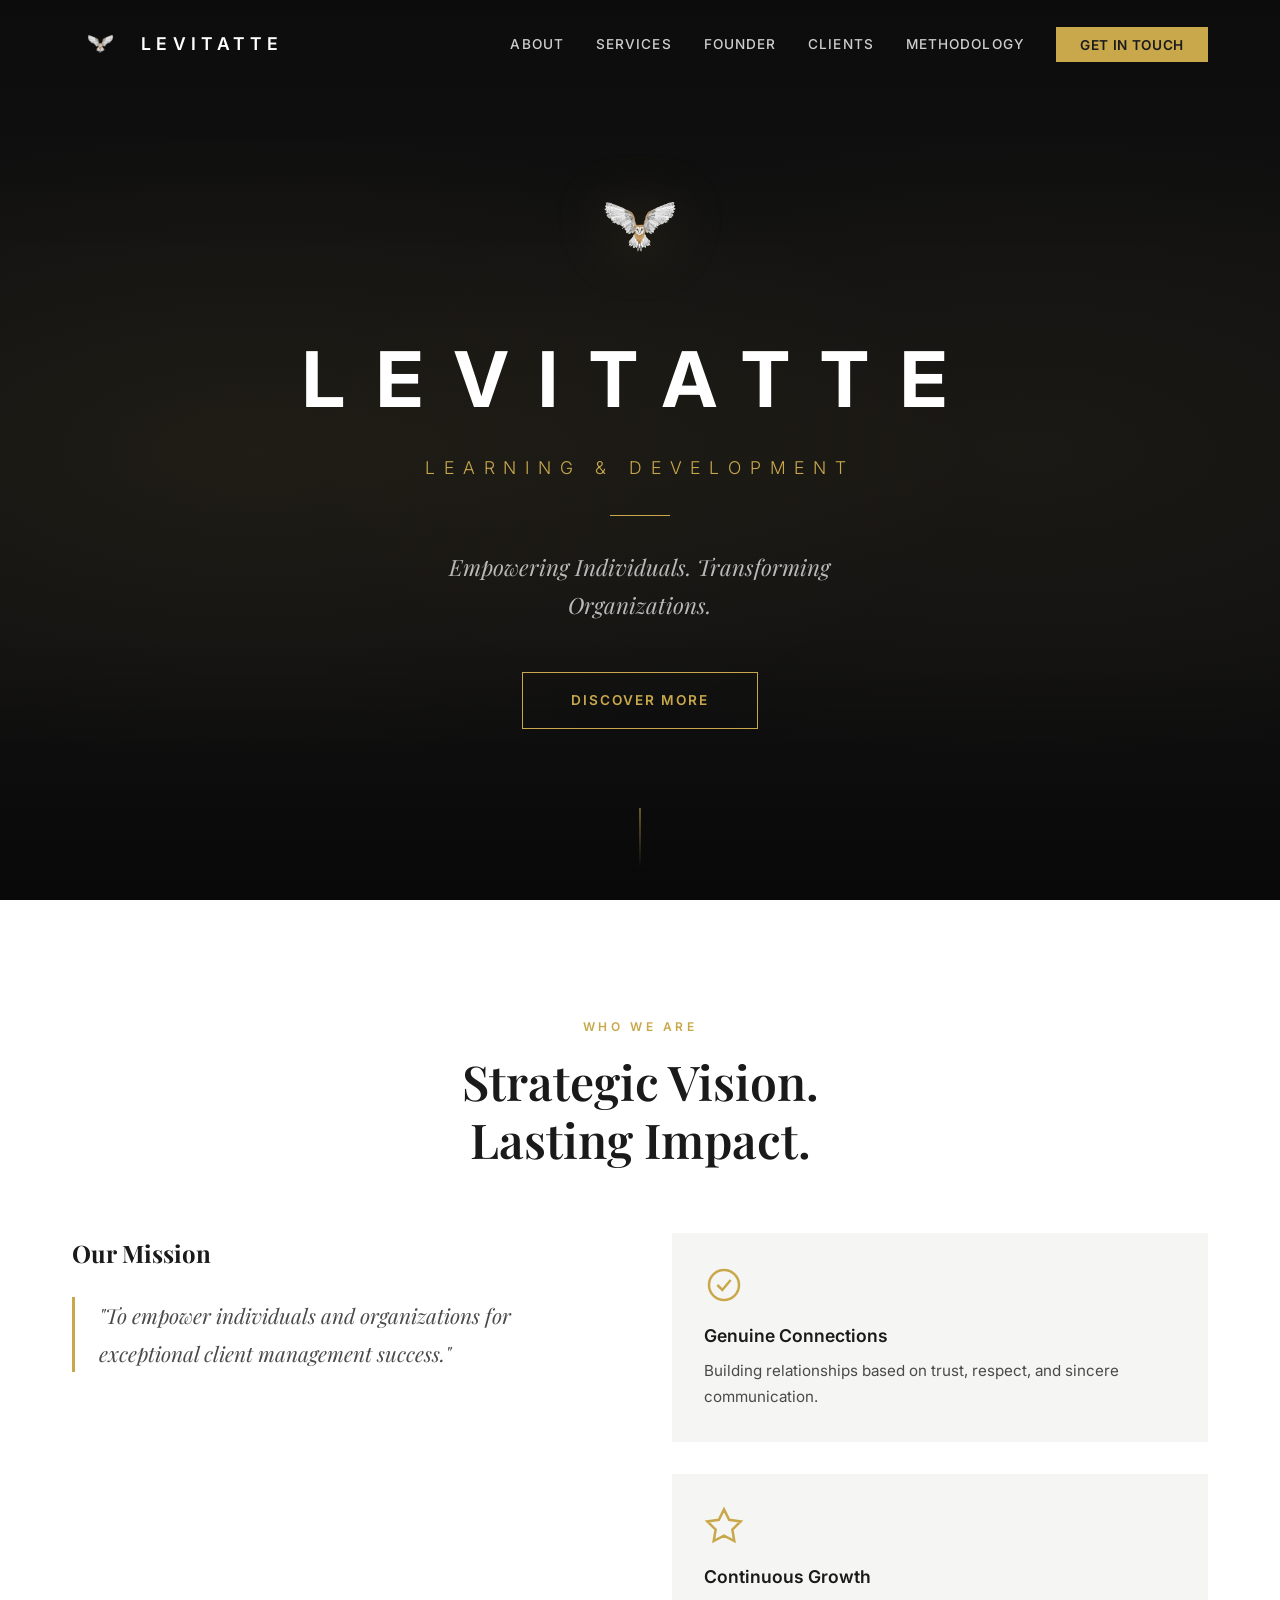
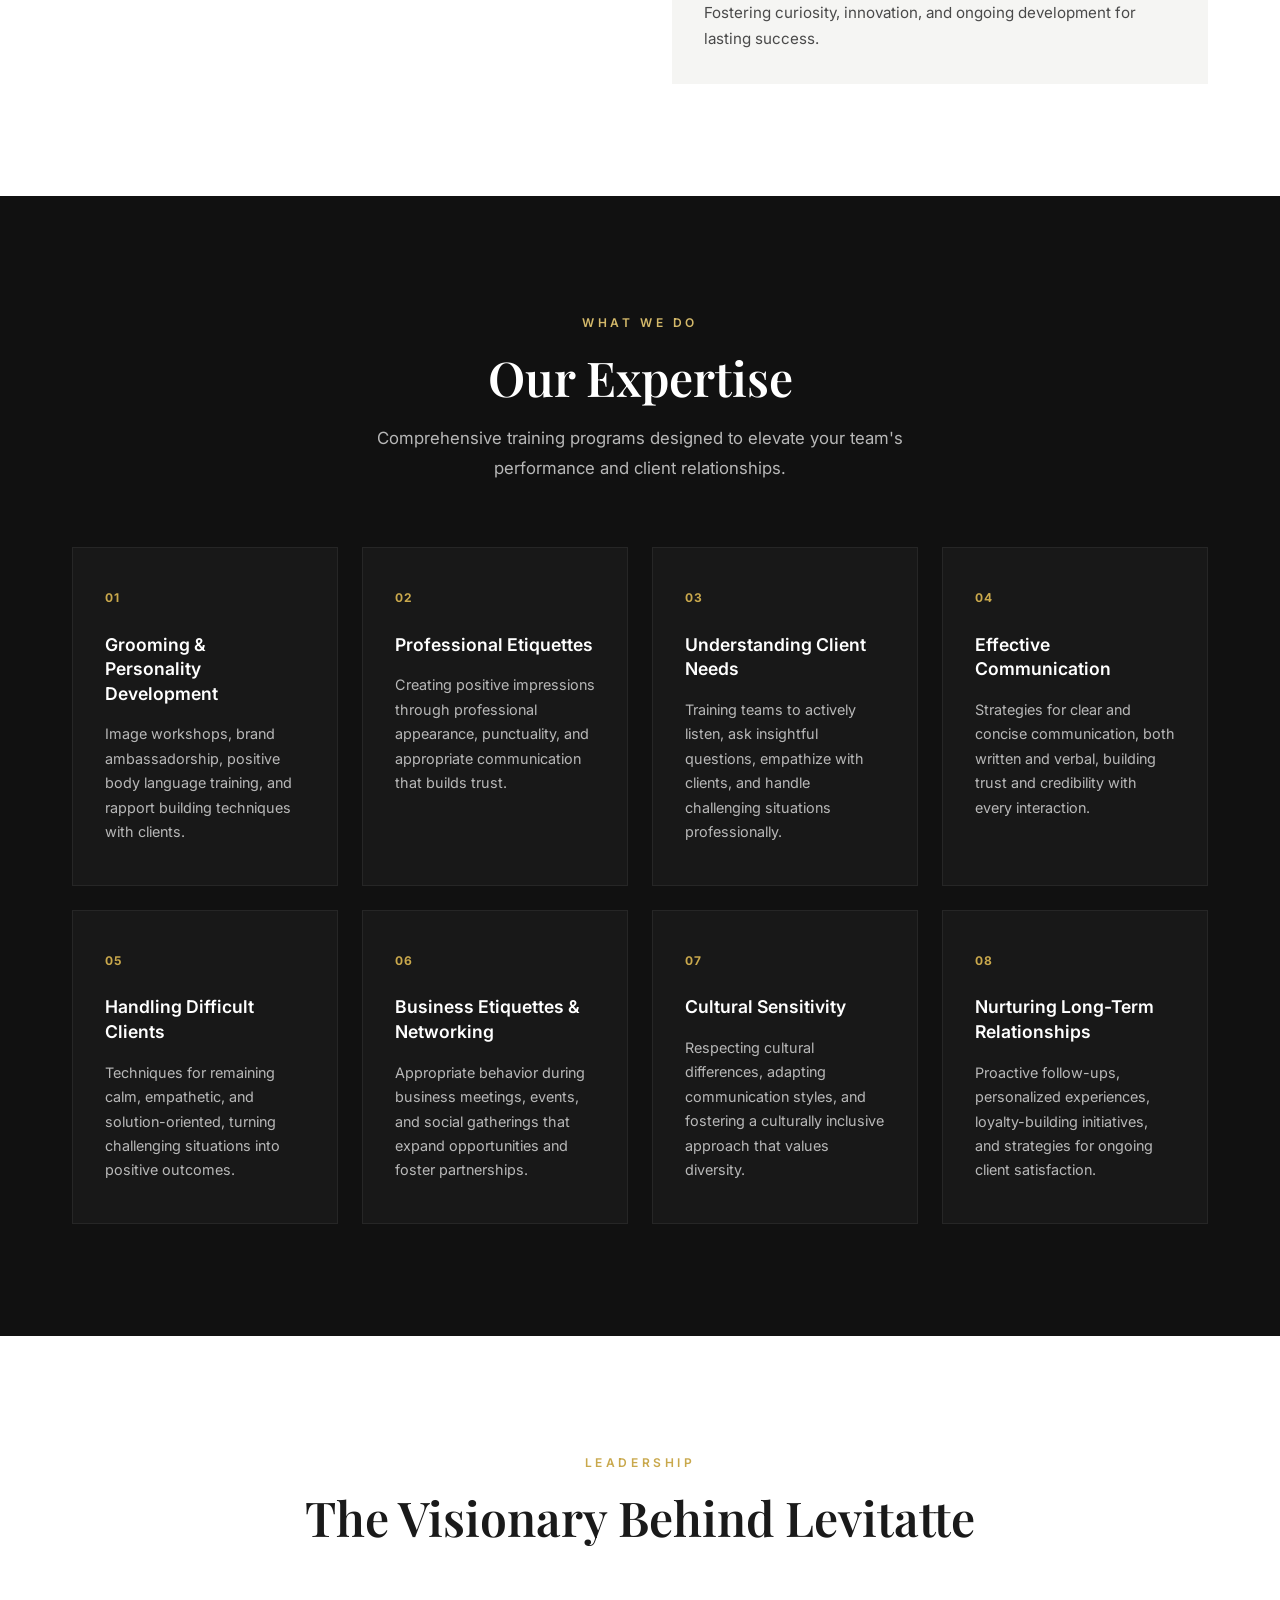
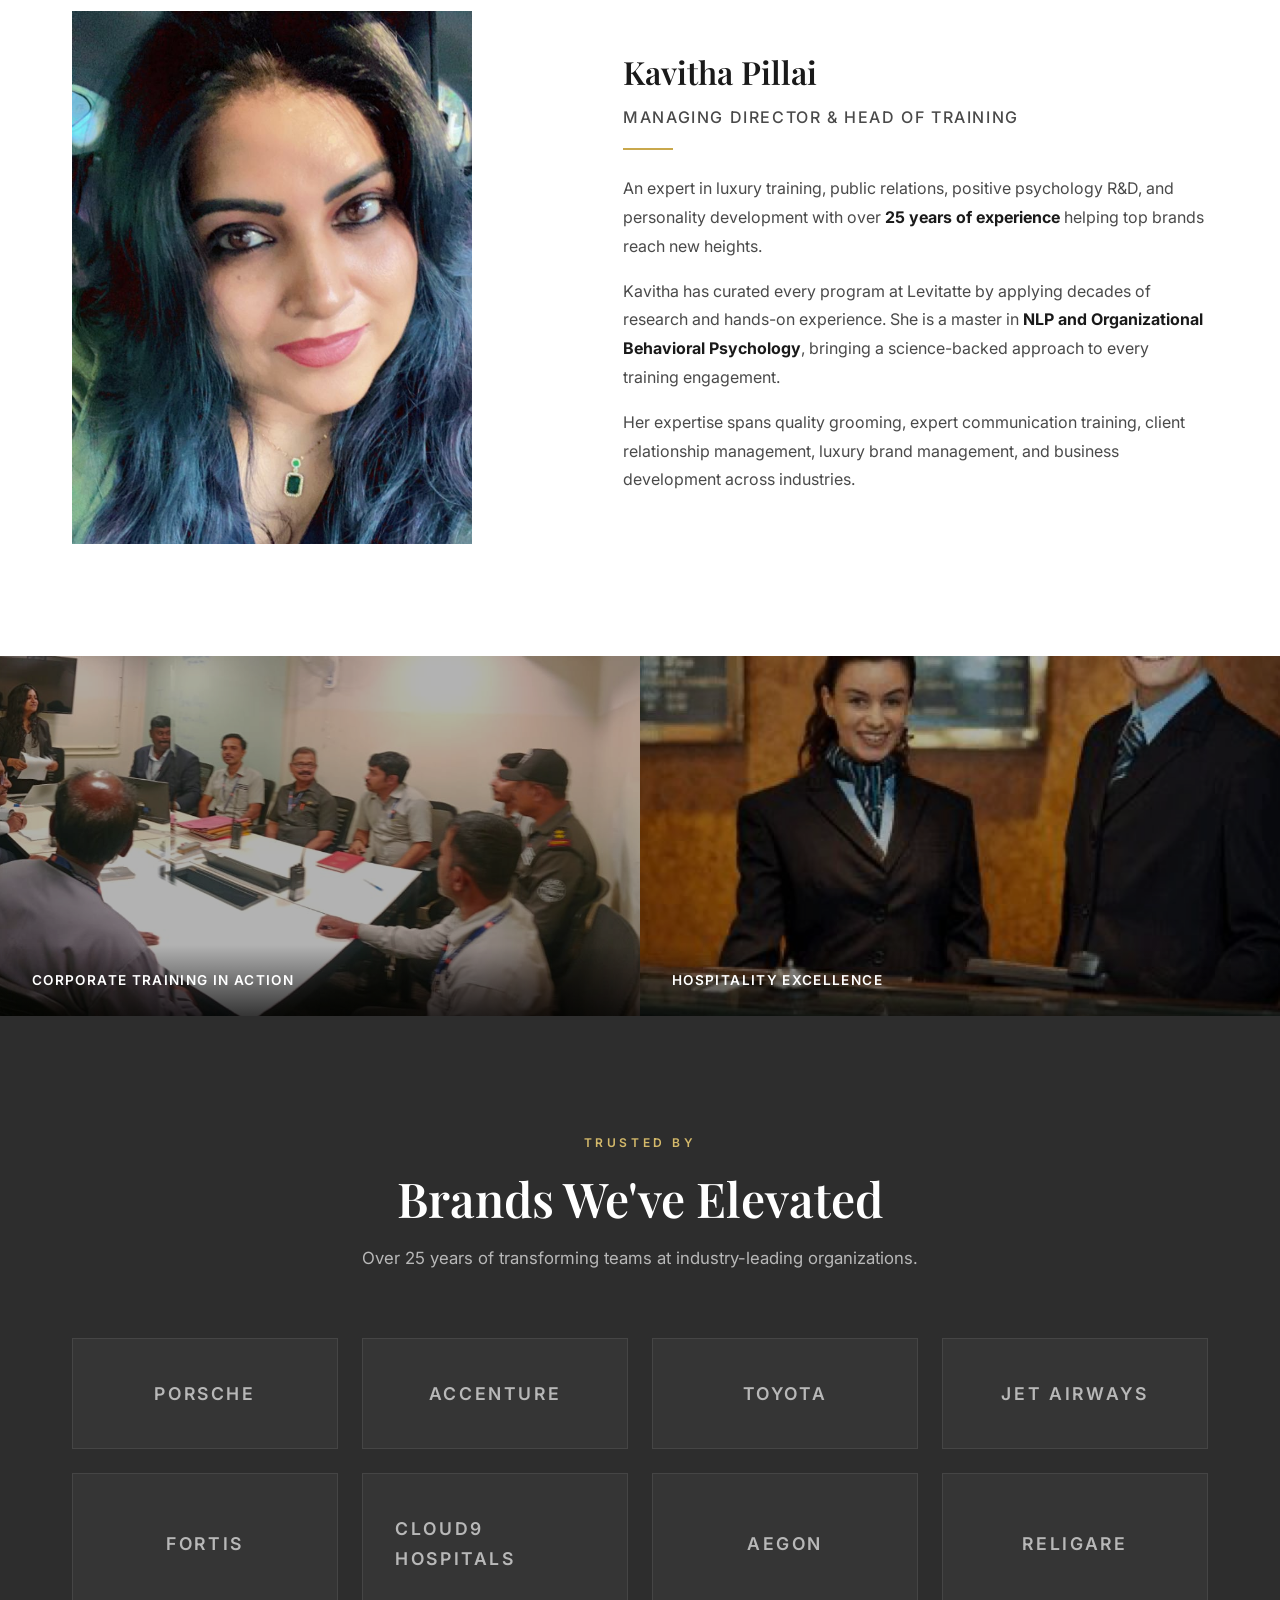
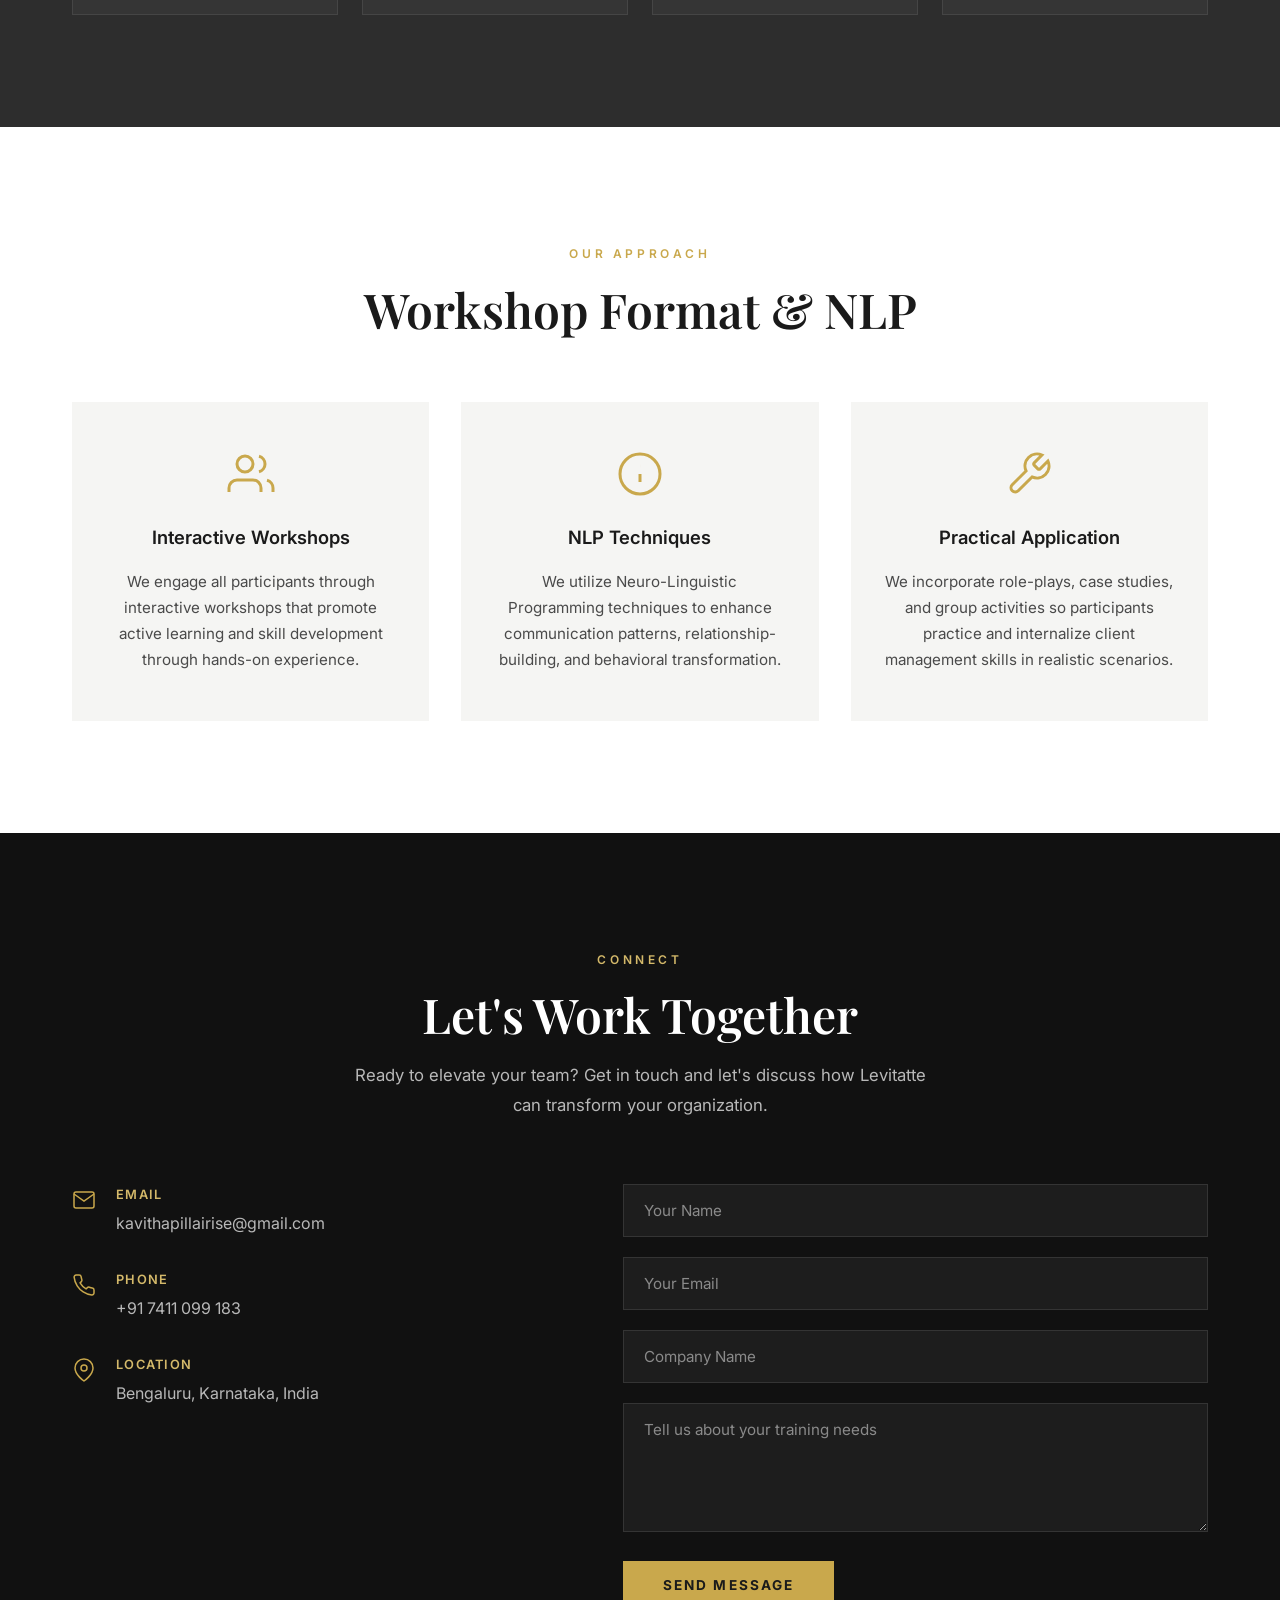
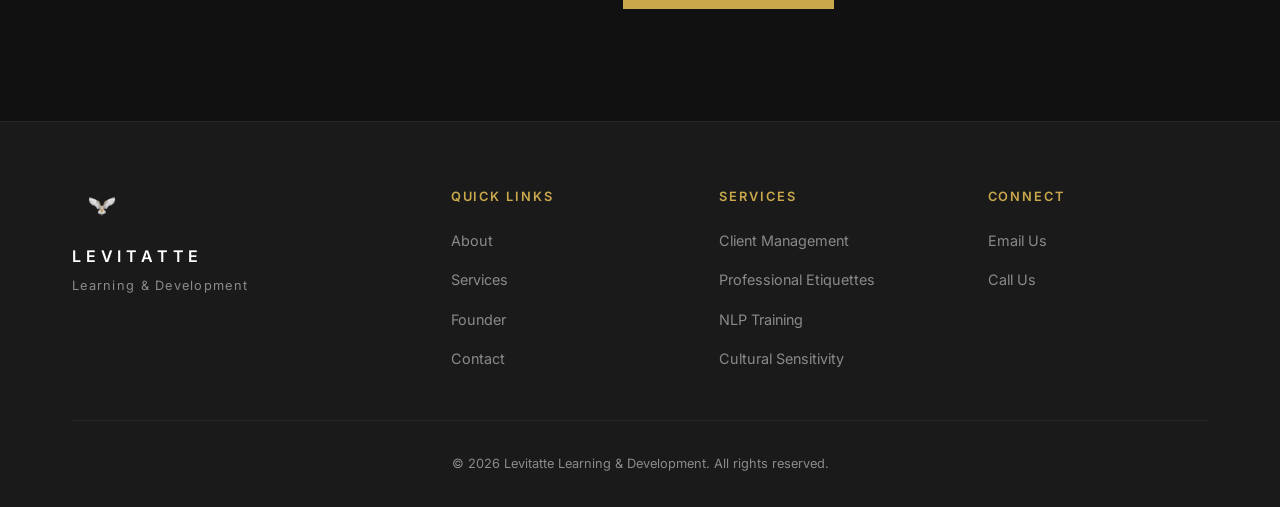
==== index.html @ 62e59463 "Initial website for Levitatte Learning & Development Premium single-page website inspired by Porsche" ====
<!DOCTYPE html>
<html lang="en">
<head>
    <meta charset="UTF-8">
    <meta name="viewport" content="width=device-width, initial-scale=1.0">
    <title>Levitatte | Learning &amp; Development</title>
    <meta name="description" content="Levitatte empowers individuals and organizations for exceptional client management success through luxury training, NLP, and personality development.">
    <link rel="icon" type="image/png" href="images/logo.png">
    <link rel="preconnect" href="https://fonts.googleapis.com">
    <link rel="preconnect" href="https://fonts.gstatic.com" crossorigin>
    <link href="https://fonts.googleapis.com/css2?family=Inter:wght@300;400;500;600;700&family=Playfair+Display:wght@400;500;600;700&display=swap" rel="stylesheet">
    <link rel="stylesheet" href="css/style.css">
</head>
<body>

    <!-- Navigation -->
    <nav class="navbar" id="navbar">
        <div class="nav-container">
            <a href="#hero" class="nav-logo">
                <img src="images/logo.png" alt="Levitatte" class="nav-logo-img">
                <span class="nav-logo-text">LEVITATTE</span>
            </a>
            <button class="nav-toggle" id="navToggle" aria-label="Toggle navigation">
                <span></span>
                <span></span>
                <span></span>
            </button>
            <ul class="nav-menu" id="navMenu">
                <li><a href="#about" class="nav-link">About</a></li>
                <li><a href="#services" class="nav-link">Services</a></li>
                <li><a href="#founder" class="nav-link">Founder</a></li>
                <li><a href="#clients" class="nav-link">Clients</a></li>
                <li><a href="#methodology" class="nav-link">Methodology</a></li>
                <li><a href="#contact" class="nav-link nav-link--cta">Get in Touch</a></li>
            </ul>
        </div>
    </nav>

    <!-- Hero Section -->
    <section class="hero" id="hero">
        <div class="hero-overlay"></div>
        <div class="hero-content">
            <img src="images/logo.png" alt="Levitatte Owl" class="hero-logo">
            <h1 class="hero-title">LEVITATTE</h1>
            <p class="hero-subtitle">Learning &amp; Development</p>
            <div class="hero-divider"></div>
            <p class="hero-tagline">Empowering Individuals. Transforming Organizations.</p>
            <a href="#about" class="hero-cta">Discover More</a>
        </div>
        <div class="hero-scroll">
            <div class="hero-scroll-line"></div>
        </div>
    </section>

    <!-- About Section -->
    <section class="section section--light" id="about">
        <div class="container">
            <div class="section-header reveal">
                <span class="section-label">Who We Are</span>
                <h2 class="section-title">Strategic Vision.<br>Lasting Impact.</h2>
            </div>
            <div class="about-grid">
                <div class="about-mission reveal">
                    <h3>Our Mission</h3>
                    <p class="about-quote">"To empower individuals and organizations for exceptional client management success."</p>
                </div>
                <div class="about-values reveal">
                    <div class="value-card">
                        <div class="value-icon">
                            <svg viewBox="0 0 24 24" fill="none" stroke="currentColor" stroke-width="1.5"><path d="M12 21C16.9706 21 21 16.9706 21 12C21 7.02944 16.9706 3 12 3C7.02944 3 3 7.02944 3 12C3 16.9706 7.02944 21 12 21Z"/><path d="M8 12L11 15L16 9"/></svg>
                        </div>
                        <h4>Genuine Connections</h4>
                        <p>Building relationships based on trust, respect, and sincere communication.</p>
                    </div>
                    <div class="value-card">
                        <div class="value-icon">
                            <svg viewBox="0 0 24 24" fill="none" stroke="currentColor" stroke-width="1.5"><path d="M12 2L15.09 8.26L22 9.27L17 14.14L18.18 21.02L12 17.77L5.82 21.02L7 14.14L2 9.27L8.91 8.26L12 2Z"/></svg>
                        </div>
                        <h4>Continuous Growth</h4>
                        <p>Fostering curiosity, innovation, and ongoing development for lasting success.</p>
                    </div>
                </div>
            </div>
        </div>
    </section>

    <!-- Services Section -->
    <section class="section section--dark" id="services">
        <div class="container">
            <div class="section-header reveal">
                <span class="section-label section-label--light">What We Do</span>
                <h2 class="section-title section-title--light">Our Expertise</h2>
                <p class="section-desc section-desc--light">Comprehensive training programs designed to elevate your team's performance and client relationships.</p>
            </div>
            <div class="services-grid">
                <div class="service-card reveal">
                    <div class="service-number">01</div>
                    <h3>Grooming &amp; Personality Development</h3>
                    <p>Image workshops, brand ambassadorship, positive body language training, and rapport building techniques with clients.</p>
                </div>
                <div class="service-card reveal">
                    <div class="service-number">02</div>
                    <h3>Professional Etiquettes</h3>
                    <p>Creating positive impressions through professional appearance, punctuality, and appropriate communication that builds trust.</p>
                </div>
                <div class="service-card reveal">
                    <div class="service-number">03</div>
                    <h3>Understanding Client Needs</h3>
                    <p>Training teams to actively listen, ask insightful questions, empathize with clients, and handle challenging situations professionally.</p>
                </div>
                <div class="service-card reveal">
                    <div class="service-number">04</div>
                    <h3>Effective Communication</h3>
                    <p>Strategies for clear and concise communication, both written and verbal, building trust and credibility with every interaction.</p>
                </div>
                <div class="service-card reveal">
                    <div class="service-number">05</div>
                    <h3>Handling Difficult Clients</h3>
                    <p>Techniques for remaining calm, empathetic, and solution-oriented, turning challenging situations into positive outcomes.</p>
                </div>
                <div class="service-card reveal">
                    <div class="service-number">06</div>
                    <h3>Business Etiquettes &amp; Networking</h3>
                    <p>Appropriate behavior during business meetings, events, and social gatherings that expand opportunities and foster partnerships.</p>
                </div>
                <div class="service-card reveal">
                    <div class="service-number">07</div>
                    <h3>Cultural Sensitivity</h3>
                    <p>Respecting cultural differences, adapting communication styles, and fostering a culturally inclusive approach that values diversity.</p>
                </div>
                <div class="service-card reveal">
                    <div class="service-number">08</div>
                    <h3>Nurturing Long-Term Relationships</h3>
                    <p>Proactive follow-ups, personalized experiences, loyalty-building initiatives, and strategies for ongoing client satisfaction.</p>
                </div>
            </div>
        </div>
    </section>

    <!-- Founder Section -->
    <section class="section section--light" id="founder">
        <div class="container">
            <div class="section-header reveal">
                <span class="section-label">Leadership</span>
                <h2 class="section-title">The Visionary Behind Levitatte</h2>
            </div>
            <div class="founder-grid">
                <div class="founder-image reveal">
                    <img src="images/founder.jpeg" alt="Kavitha Pillai - Managing Director & Head of Training">
                </div>
                <div class="founder-content reveal">
                    <h3>Kavitha Pillai</h3>
                    <p class="founder-role">Managing Director &amp; Head of Training</p>
                    <div class="founder-divider"></div>
                    <p>An expert in luxury training, public relations, positive psychology R&amp;D, and personality development with over <strong>25 years of experience</strong> helping top brands reach new heights.</p>
                    <p>Kavitha has curated every program at Levitatte by applying decades of research and hands-on experience. She is a master in <strong>NLP and Organizational Behavioral Psychology</strong>, bringing a science-backed approach to every training engagement.</p>
                    <p>Her expertise spans quality grooming, expert communication training, client relationship management, luxury brand management, and business development across industries.</p>
                </div>
            </div>
        </div>
    </section>

    <!-- Gallery Banner -->
    <section class="gallery-banner">
        <div class="gallery-grid">
            <div class="gallery-item">
                <img src="images/training-session.jpeg" alt="Levitatte corporate training session in progress">
                <div class="gallery-caption">Corporate Training in Action</div>
            </div>
            <div class="gallery-item">
                <img src="images/hospitality.jpeg" alt="Professional hospitality training">
                <div class="gallery-caption">Hospitality Excellence</div>
            </div>
        </div>
    </section>

    <!-- Clients Section -->
    <section class="section section--accent" id="clients">
        <div class="container">
            <div class="section-header reveal">
                <span class="section-label section-label--light">Trusted By</span>
                <h2 class="section-title section-title--light">Brands We've Elevated</h2>
                <p class="section-desc section-desc--light">Over 25 years of transforming teams at industry-leading organizations.</p>
            </div>
            <div class="clients-grid reveal">
                <div class="client-card">
                    <span class="client-name">Porsche</span>
                </div>
                <div class="client-card">
                    <span class="client-name">Accenture</span>
                </div>
                <div class="client-card">
                    <span class="client-name">Toyota</span>
                </div>
                <div class="client-card">
                    <span class="client-name">Jet Airways</span>
                </div>
                <div class="client-card">
                    <span class="client-name">Fortis</span>
                </div>
                <div class="client-card">
                    <span class="client-name">Cloud9 Hospitals</span>
                </div>
                <div class="client-card">
                    <span class="client-name">AEGON</span>
                </div>
                <div class="client-card">
                    <span class="client-name">RELIGARE</span>
                </div>
            </div>
        </div>
    </section>

    <!-- Methodology Section -->
    <section class="section section--light" id="methodology">
        <div class="container">
            <div class="section-header reveal">
                <span class="section-label">Our Approach</span>
                <h2 class="section-title">Workshop Format &amp; NLP</h2>
            </div>
            <div class="methodology-grid">
                <div class="method-card reveal">
                    <div class="method-icon">
                        <svg viewBox="0 0 24 24" fill="none" stroke="currentColor" stroke-width="1.5"><path d="M17 21V19C17 16.7909 15.2091 15 13 15H5C2.79086 15 1 16.7909 1 19V21"/><circle cx="9" cy="7" r="4"/><path d="M23 21V19C22.9986 17.1771 21.765 15.5857 20 15.13"/><path d="M16 3.13C17.7699 3.58317 19.0078 5.17799 19.0078 7.005C19.0078 8.83201 17.7699 10.4268 16 10.88"/></svg>
                    </div>
                    <h3>Interactive Workshops</h3>
                    <p>We engage all participants through interactive workshops that promote active learning and skill development through hands-on experience.</p>
                </div>
                <div class="method-card reveal">
                    <div class="method-icon">
                        <svg viewBox="0 0 24 24" fill="none" stroke="currentColor" stroke-width="1.5"><path d="M12 2C6.48 2 2 6.48 2 12C2 17.52 6.48 22 12 22C17.52 22 22 17.52 22 12C22 6.48 17.52 2 12 2Z"/><path d="M12 16V12"/><path d="M12 8H12.01"/></svg>
                    </div>
                    <h3>NLP Techniques</h3>
                    <p>We utilize Neuro-Linguistic Programming techniques to enhance communication patterns, relationship-building, and behavioral transformation.</p>
                </div>
                <div class="method-card reveal">
                    <div class="method-icon">
                        <svg viewBox="0 0 24 24" fill="none" stroke="currentColor" stroke-width="1.5"><path d="M14.7 6.3a1 1 0 000 1.4l1.6 1.6a1 1 0 001.4 0l3.77-3.77a6 6 0 01-7.94 7.94l-6.91 6.91a2.12 2.12 0 01-3-3l6.91-6.91a6 6 0 017.94-7.94l-3.76 3.76z"/></svg>
                    </div>
                    <h3>Practical Application</h3>
                    <p>We incorporate role-plays, case studies, and group activities so participants practice and internalize client management skills in realistic scenarios.</p>
                </div>
            </div>
        </div>
    </section>

    <!-- Contact Section -->
    <section class="section section--dark" id="contact">
        <div class="container">
            <div class="section-header reveal">
                <span class="section-label section-label--light">Connect</span>
                <h2 class="section-title section-title--light">Let's Work Together</h2>
                <p class="section-desc section-desc--light">Ready to elevate your team? Get in touch and let's discuss how Levitatte can transform your organization.</p>
            </div>
            <div class="contact-grid">
                <div class="contact-info reveal">
                    <div class="contact-item">
                        <svg viewBox="0 0 24 24" fill="none" stroke="currentColor" stroke-width="1.5"><path d="M4 4h16c1.1 0 2 .9 2 2v12c0 1.1-.9 2-2 2H4c-1.1 0-2-.9-2-2V6c0-1.1.9-2 2-2z"/><polyline points="22,6 12,13 2,6"/></svg>
                        <div>
                            <h4>Email</h4>
                            <a href="mailto:kavithapillairise@gmail.com">kavithapillairise@gmail.com</a>
                        </div>
                    </div>
                    <div class="contact-item">
                        <svg viewBox="0 0 24 24" fill="none" stroke="currentColor" stroke-width="1.5"><path d="M22 16.92v3a2 2 0 01-2.18 2 19.79 19.79 0 01-8.63-3.07 19.5 19.5 0 01-6-6 19.79 19.79 0 01-3.07-8.67A2 2 0 014.11 2h3a2 2 0 012 1.72c.127.96.361 1.903.7 2.81a2 2 0 01-.45 2.11L8.09 9.91a16 16 0 006 6l1.27-1.27a2 2 0 012.11-.45c.907.339 1.85.573 2.81.7A2 2 0 0122 16.92z"/></svg>
                        <div>
                            <h4>Phone</h4>
                            <a href="tel:+917411099183">+91 7411 099 183</a>
                        </div>
                    </div>
                    <div class="contact-item">
                        <svg viewBox="0 0 24 24" fill="none" stroke="currentColor" stroke-width="1.5"><path d="M21 10c0 7-9 13-9 13s-9-6-9-13a9 9 0 0118 0z"/><circle cx="12" cy="10" r="3"/></svg>
                        <div>
                            <h4>Location</h4>
                            <p>Bengaluru, Karnataka, India</p>
                        </div>
                    </div>
                </div>
                <form class="contact-form reveal" id="contactForm">
                    <div class="form-group">
                        <input type="text" id="name" name="name" placeholder="Your Name" required>
                    </div>
                    <div class="form-group">
                        <input type="email" id="email" name="email" placeholder="Your Email" required>
                    </div>
                    <div class="form-group">
                        <input type="text" id="company" name="company" placeholder="Company Name">
                    </div>
                    <div class="form-group">
                        <textarea id="message" name="message" placeholder="Tell us about your training needs" rows="5" required></textarea>
                    </div>
                    <button type="submit" class="form-submit">Send Message</button>
                </form>
            </div>
        </div>
    </section>

    <!-- Footer -->
    <footer class="footer">
        <div class="container">
            <div class="footer-grid">
                <div class="footer-brand">
                    <img src="images/logo.png" alt="Levitatte" class="footer-logo">
                    <p class="footer-brand-name">LEVITATTE</p>
                    <p class="footer-brand-sub">Learning &amp; Development</p>
                </div>
                <div class="footer-links">
                    <h4>Quick Links</h4>
                    <ul>
                        <li><a href="#about">About</a></li>
                        <li><a href="#services">Services</a></li>
                        <li><a href="#founder">Founder</a></li>
                        <li><a href="#contact">Contact</a></li>
                    </ul>
                </div>
                <div class="footer-links">
                    <h4>Services</h4>
                    <ul>
                        <li><a href="#services">Client Management</a></li>
                        <li><a href="#services">Professional Etiquettes</a></li>
                        <li><a href="#services">NLP Training</a></li>
                        <li><a href="#services">Cultural Sensitivity</a></li>
                    </ul>
                </div>
                <div class="footer-links">
                    <h4>Connect</h4>
                    <ul>
                        <li><a href="mailto:kavithapillairise@gmail.com">Email Us</a></li>
                        <li><a href="tel:+917411099183">Call Us</a></li>
                    </ul>
                </div>
            </div>
            <div class="footer-bottom">
                <p>&copy; 2026 Levitatte Learning &amp; Development. All rights reserved.</p>
            </div>
        </div>
    </footer>

    <script src="js/main.js"></script>
</body>
</html>
---- css/style.css ----
/* ===== RESET & BASE ===== */
*, *::before, *::after {
    margin: 0;
    padding: 0;
    box-sizing: border-box;
}

:root {
    --color-dark: #1a1a1a;
    --color-darker: #111111;
    --color-charcoal: #2d2d2d;
    --color-gray: #4a4a4a;
    --color-gray-light: #8a8a8a;
    --color-silver: #b8b8b8;
    --color-off-white: #f5f5f3;
    --color-white: #ffffff;
    --color-gold: #c9a84c;
    --color-gold-light: #d4b96a;
    --color-gold-dark: #a88a3a;
    --font-primary: 'Inter', -apple-system, BlinkMacSystemFont, sans-serif;
    --font-display: 'Playfair Display', Georgia, serif;
    --transition: 0.3s cubic-bezier(0.4, 0, 0.2, 1);
    --transition-slow: 0.6s cubic-bezier(0.4, 0, 0.2, 1);
}

html {
    scroll-behavior: smooth;
    font-size: 16px;
}

body {
    font-family: var(--font-primary);
    color: var(--color-dark);
    line-height: 1.7;
    -webkit-font-smoothing: antialiased;
    -moz-osx-font-smoothing: grayscale;
    overflow-x: hidden;
}

a {
    color: inherit;
    text-decoration: none;
    transition: var(--transition);
}

img {
    max-width: 100%;
    height: auto;
    display: block;
}

.container {
    max-width: 1200px;
    margin: 0 auto;
    padding: 0 2rem;
}

/* ===== NAVIGATION ===== */
.navbar {
    position: fixed;
    top: 0;
    left: 0;
    width: 100%;
    z-index: 1000;
    padding: 1.5rem 0;
    transition: var(--transition);
}

.navbar.scrolled {
    background: rgba(17, 17, 17, 0.95);
    backdrop-filter: blur(20px);
    padding: 0.8rem 0;
    box-shadow: 0 2px 40px rgba(0, 0, 0, 0.3);
}

.nav-container {
    max-width: 1200px;
    margin: 0 auto;
    padding: 0 2rem;
    display: flex;
    align-items: center;
    justify-content: space-between;
}

.nav-logo {
    display: flex;
    align-items: center;
    gap: 0.75rem;
}

.nav-logo-img {
    height: 40px;
    width: auto;
}

.nav-logo-text {
    font-family: var(--font-primary);
    font-weight: 600;
    font-size: 1.1rem;
    letter-spacing: 0.3em;
    color: var(--color-white);
}

.nav-menu {
    display: flex;
    align-items: center;
    gap: 2rem;
    list-style: none;
}

.nav-link {
    color: rgba(255, 255, 255, 0.8);
    font-size: 0.85rem;
    font-weight: 500;
    letter-spacing: 0.08em;
    text-transform: uppercase;
    position: relative;
    padding: 0.5rem 0;
}

.nav-link::after {
    content: '';
    position: absolute;
    bottom: 0;
    left: 0;
    width: 0;
    height: 1px;
    background: var(--color-gold);
    transition: var(--transition);
}

.nav-link:hover {
    color: var(--color-white);
}

.nav-link:hover::after {
    width: 100%;
}

.nav-link--cta {
    background: var(--color-gold);
    color: var(--color-dark) !important;
    padding: 0.6rem 1.5rem;
    font-weight: 600;
    letter-spacing: 0.05em;
}

.nav-link--cta::after {
    display: none;
}

.nav-link--cta:hover {
    background: var(--color-gold-light);
}

.nav-toggle {
    display: none;
    flex-direction: column;
    gap: 5px;
    background: none;
    border: none;
    cursor: pointer;
    padding: 5px;
}

.nav-toggle span {
    width: 24px;
    height: 2px;
    background: var(--color-white);
    transition: var(--transition);
}

/* ===== HERO ===== */
.hero {
    position: relative;
    min-height: 100vh;
    display: flex;
    align-items: center;
    justify-content: center;
    background: var(--color-darker);
    overflow: hidden;
}

.hero-overlay {
    position: absolute;
    inset: 0;
    background:
        radial-gradient(ellipse at 20% 50%, rgba(201, 168, 76, 0.08) 0%, transparent 50%),
        radial-gradient(ellipse at 80% 50%, rgba(201, 168, 76, 0.05) 0%, transparent 50%),
        linear-gradient(180deg, rgba(0,0,0,0.3) 0%, transparent 30%, transparent 70%, rgba(0,0,0,0.5) 100%);
}

.hero-content {
    position: relative;
    z-index: 2;
    text-align: center;
    padding: 2rem;
    animation: heroFadeIn 1.2s ease-out;
}

@keyframes heroFadeIn {
    from { opacity: 0; transform: translateY(30px); }
    to { opacity: 1; transform: translateY(0); }
}

.hero-logo {
    width: 160px;
    height: auto;
    margin: 0 auto 2rem;
    filter: drop-shadow(0 4px 30px rgba(201, 168, 76, 0.2));
    animation: owlFloat 4s ease-in-out infinite;
}

@keyframes owlFloat {
    0%, 100% { transform: translateY(0); }
    50% { transform: translateY(-10px); }
}

.hero-title {
    font-family: var(--font-primary);
    font-size: clamp(2.5rem, 6vw, 5rem);
    font-weight: 700;
    letter-spacing: 0.4em;
    color: var(--color-white);
    margin-bottom: 0.5rem;
}

.hero-subtitle {
    font-family: var(--font-primary);
    font-size: clamp(0.8rem, 2vw, 1.1rem);
    font-weight: 300;
    letter-spacing: 0.5em;
    text-transform: uppercase;
    color: var(--color-gold);
    margin-bottom: 2rem;
}

.hero-divider {
    width: 60px;
    height: 1px;
    background: var(--color-gold);
    margin: 0 auto 2rem;
}

.hero-tagline {
    font-family: var(--font-display);
    font-size: clamp(1rem, 2.5vw, 1.4rem);
    font-weight: 400;
    font-style: italic;
    color: rgba(255, 255, 255, 0.7);
    margin-bottom: 3rem;
    max-width: 500px;
    margin-left: auto;
    margin-right: auto;
}

.hero-cta {
    display: inline-block;
    padding: 1rem 3rem;
    border: 1px solid var(--color-gold);
    color: var(--color-gold);
    font-size: 0.85rem;
    font-weight: 600;
    letter-spacing: 0.15em;
    text-transform: uppercase;
    transition: var(--transition);
}

.hero-cta:hover {
    background: var(--color-gold);
    color: var(--color-dark);
}

.hero-scroll {
    position: absolute;
    bottom: 2rem;
    left: 50%;
    transform: translateX(-50%);
    z-index: 2;
}

.hero-scroll-line {
    width: 1px;
    height: 60px;
    background: linear-gradient(to bottom, var(--color-gold), transparent);
    animation: scrollPulse 2s ease-in-out infinite;
}

@keyframes scrollPulse {
    0%, 100% { opacity: 1; height: 60px; }
    50% { opacity: 0.3; height: 40px; }
}

/* ===== SECTIONS ===== */
.section {
    padding: 7rem 0;
}

.section--light {
    background: var(--color-white);
}

.section--dark {
    background: var(--color-darker);
}

.section--accent {
    background: var(--color-charcoal);
}

.section-header {
    text-align: center;
    margin-bottom: 4rem;
}

.section-label {
    display: inline-block;
    font-size: 0.75rem;
    font-weight: 600;
    letter-spacing: 0.3em;
    text-transform: uppercase;
    color: var(--color-gold);
    margin-bottom: 1rem;
}

.section-label--light {
    color: var(--color-gold-light);
}

.section-title {
    font-family: var(--font-display);
    font-size: clamp(2rem, 4vw, 3rem);
    font-weight: 600;
    color: var(--color-dark);
    line-height: 1.2;
    margin-bottom: 1rem;
}

.section-title--light {
    color: var(--color-white);
}

.section-desc {
    font-size: 1.05rem;
    color: var(--color-gray);
    max-width: 600px;
    margin: 0 auto;
    line-height: 1.8;
}

.section-desc--light {
    color: var(--color-silver);
}

/* ===== ABOUT ===== */
.about-grid {
    display: grid;
    grid-template-columns: 1fr 1fr;
    gap: 4rem;
    align-items: start;
}

.about-mission h3 {
    font-family: var(--font-display);
    font-size: 1.5rem;
    margin-bottom: 1.5rem;
    color: var(--color-dark);
}

.about-quote {
    font-family: var(--font-display);
    font-size: 1.3rem;
    font-style: italic;
    line-height: 1.8;
    color: var(--color-gray);
    border-left: 3px solid var(--color-gold);
    padding-left: 1.5rem;
}

.about-values {
    display: flex;
    flex-direction: column;
    gap: 2rem;
}

.value-card {
    padding: 2rem;
    background: var(--color-off-white);
    transition: var(--transition);
}

.value-card:hover {
    transform: translateY(-4px);
    box-shadow: 0 10px 40px rgba(0, 0, 0, 0.08);
}

.value-icon {
    width: 40px;
    height: 40px;
    color: var(--color-gold);
    margin-bottom: 1rem;
}

.value-card h4 {
    font-size: 1.1rem;
    font-weight: 600;
    margin-bottom: 0.5rem;
    color: var(--color-dark);
}

.value-card p {
    font-size: 0.95rem;
    color: var(--color-gray);
}

/* ===== SERVICES ===== */
.services-grid {
    display: grid;
    grid-template-columns: repeat(4, 1fr);
    gap: 1.5rem;
}

.service-card {
    padding: 2.5rem 2rem;
    background: rgba(255, 255, 255, 0.03);
    border: 1px solid rgba(255, 255, 255, 0.06);
    transition: var(--transition);
    position: relative;
    overflow: hidden;
}

.service-card::before {
    content: '';
    position: absolute;
    top: 0;
    left: 0;
    width: 100%;
    height: 2px;
    background: var(--color-gold);
    transform: scaleX(0);
    transform-origin: left;
    transition: var(--transition-slow);
}

.service-card:hover {
    background: rgba(255, 255, 255, 0.06);
    border-color: rgba(201, 168, 76, 0.2);
    transform: translateY(-4px);
}

.service-card:hover::before {
    transform: scaleX(1);
}

.service-number {
    font-size: 0.75rem;
    font-weight: 700;
    letter-spacing: 0.1em;
    color: var(--color-gold);
    margin-bottom: 1.5rem;
}

.service-card h3 {
    font-size: 1.1rem;
    font-weight: 600;
    color: var(--color-white);
    margin-bottom: 1rem;
    line-height: 1.4;
}

.service-card p {
    font-size: 0.9rem;
    color: var(--color-silver);
    line-height: 1.7;
}

/* ===== FOUNDER ===== */
.founder-grid {
    display: grid;
    grid-template-columns: 1fr 1.2fr;
    gap: 4rem;
    align-items: center;
}

.founder-image img {
    width: 100%;
    max-width: 400px;
    aspect-ratio: 3/4;
    object-fit: cover;
    object-position: top;
    filter: grayscale(20%);
    transition: var(--transition-slow);
}

.founder-image:hover img {
    filter: grayscale(0%);
}

.founder-content h3 {
    font-family: var(--font-display);
    font-size: 2rem;
    font-weight: 600;
    color: var(--color-dark);
    margin-bottom: 0.25rem;
}

.founder-role {
    font-size: 0.9rem;
    font-weight: 500;
    letter-spacing: 0.1em;
    text-transform: uppercase;
    color: var(--color-gold);
    margin-bottom: 1.5rem;
}

.founder-divider {
    width: 50px;
    height: 2px;
    background: var(--color-gold);
    margin-bottom: 1.5rem;
}

.founder-content p {
    font-size: 1rem;
    color: var(--color-gray);
    margin-bottom: 1rem;
    line-height: 1.8;
}

.founder-content strong {
    color: var(--color-dark);
}

/* ===== GALLERY BANNER ===== */
.gallery-banner {
    background: var(--color-dark);
    padding: 0;
    overflow: hidden;
}

.gallery-grid {
    display: grid;
    grid-template-columns: 1fr 1fr;
}

.gallery-item {
    position: relative;
    overflow: hidden;
    aspect-ratio: 16/9;
}

.gallery-item img {
    width: 100%;
    height: 100%;
    object-fit: cover;
    transition: transform 0.8s ease;
    filter: brightness(0.7);
}

.gallery-item:hover img {
    transform: scale(1.05);
    filter: brightness(0.9);
}

.gallery-caption {
    position: absolute;
    bottom: 0;
    left: 0;
    right: 0;
    padding: 1.5rem 2rem;
    background: linear-gradient(to top, rgba(0,0,0,0.7), transparent);
    color: var(--color-white);
    font-size: 0.85rem;
    font-weight: 600;
    letter-spacing: 0.1em;
    text-transform: uppercase;
}

@media (max-width: 768px) {
    .gallery-grid {
        grid-template-columns: 1fr;
    }
}

/* ===== CLIENTS ===== */
.clients-grid {
    display: grid;
    grid-template-columns: repeat(4, 1fr);
    gap: 1.5rem;
}

.client-card {
    display: flex;
    align-items: center;
    justify-content: center;
    padding: 2.5rem 2rem;
    background: rgba(255, 255, 255, 0.04);
    border: 1px solid rgba(255, 255, 255, 0.08);
    transition: var(--transition);
}

.client-card:hover {
    background: rgba(255, 255, 255, 0.08);
    border-color: var(--color-gold);
    transform: translateY(-3px);
}

.client-name {
    font-size: 1.1rem;
    font-weight: 600;
    letter-spacing: 0.15em;
    text-transform: uppercase;
    color: var(--color-silver);
    transition: var(--transition);
}

.client-card:hover .client-name {
    color: var(--color-gold);
}

/* ===== METHODOLOGY ===== */
.methodology-grid {
    display: grid;
    grid-template-columns: repeat(3, 1fr);
    gap: 2rem;
}

.method-card {
    text-align: center;
    padding: 3rem 2rem;
    background: var(--color-off-white);
    transition: var(--transition);
}

.method-card:hover {
    transform: translateY(-6px);
    box-shadow: 0 20px 60px rgba(0, 0, 0, 0.08);
}

.method-icon {
    width: 48px;
    height: 48px;
    margin: 0 auto 1.5rem;
    color: var(--color-gold);
}

.method-card h3 {
    font-size: 1.15rem;
    font-weight: 600;
    margin-bottom: 1rem;
    color: var(--color-dark);
}

.method-card p {
    font-size: 0.95rem;
    color: var(--color-gray);
    line-height: 1.7;
}

/* ===== CONTACT ===== */
.contact-grid {
    display: grid;
    grid-template-columns: 1fr 1.2fr;
    gap: 4rem;
    align-items: start;
}

.contact-info {
    display: flex;
    flex-direction: column;
    gap: 2rem;
}

.contact-item {
    display: flex;
    align-items: flex-start;
    gap: 1.25rem;
}

.contact-item svg {
    width: 24px;
    height: 24px;
    color: var(--color-gold);
    flex-shrink: 0;
    margin-top: 4px;
}

.contact-item h4 {
    font-size: 0.8rem;
    font-weight: 600;
    letter-spacing: 0.1em;
    text-transform: uppercase;
    color: var(--color-gold-light);
    margin-bottom: 0.25rem;
}

.contact-item a,
.contact-item p {
    font-size: 1rem;
    color: var(--color-silver);
}

.contact-item a:hover {
    color: var(--color-white);
}

.contact-form {
    display: flex;
    flex-direction: column;
    gap: 1.25rem;
}

.form-group input,
.form-group textarea {
    width: 100%;
    padding: 1rem 1.25rem;
    background: rgba(255, 255, 255, 0.05);
    border: 1px solid rgba(255, 255, 255, 0.1);
    color: var(--color-white);
    font-family: var(--font-primary);
    font-size: 0.95rem;
    transition: var(--transition);
    outline: none;
}

.form-group input::placeholder,
.form-group textarea::placeholder {
    color: var(--color-gray-light);
}

.form-group input:focus,
.form-group textarea:focus {
    border-color: var(--color-gold);
    background: rgba(255, 255, 255, 0.08);
}

.form-group textarea {
    resize: vertical;
    min-height: 120px;
}

.form-submit {
    padding: 1rem 2.5rem;
    background: var(--color-gold);
    color: var(--color-dark);
    border: none;
    font-family: var(--font-primary);
    font-size: 0.85rem;
    font-weight: 700;
    letter-spacing: 0.15em;
    text-transform: uppercase;
    cursor: pointer;
    transition: var(--transition);
    align-self: flex-start;
}

.form-submit:hover {
    background: var(--color-gold-light);
    transform: translateY(-2px);
    box-shadow: 0 8px 30px rgba(201, 168, 76, 0.3);
}

/* ===== FOOTER ===== */
.footer {
    background: var(--color-dark);
    padding: 4rem 0 2rem;
    border-top: 1px solid rgba(255, 255, 255, 0.06);
}

.footer-grid {
    display: grid;
    grid-template-columns: 1.5fr 1fr 1fr 1fr;
    gap: 3rem;
    margin-bottom: 3rem;
}

.footer-logo {
    width: 60px;
    margin-bottom: 1rem;
}

.footer-brand-name {
    font-size: 1rem;
    font-weight: 600;
    letter-spacing: 0.3em;
    color: var(--color-white);
    margin-bottom: 0.25rem;
}

.footer-brand-sub {
    font-size: 0.8rem;
    color: var(--color-gray-light);
    letter-spacing: 0.1em;
}

.footer-links h4 {
    font-size: 0.8rem;
    font-weight: 600;
    letter-spacing: 0.15em;
    text-transform: uppercase;
    color: var(--color-gold);
    margin-bottom: 1.25rem;
}

.footer-links ul {
    list-style: none;
    display: flex;
    flex-direction: column;
    gap: 0.75rem;
}

.footer-links a {
    font-size: 0.9rem;
    color: var(--color-gray-light);
}

.footer-links a:hover {
    color: var(--color-white);
}

.footer-bottom {
    padding-top: 2rem;
    border-top: 1px solid rgba(255, 255, 255, 0.06);
    text-align: center;
}

.footer-bottom p {
    font-size: 0.8rem;
    color: var(--color-gray-light);
}

/* ===== REVEAL ANIMATION ===== */
.reveal {
    opacity: 0;
    transform: translateY(30px);
    transition: opacity 0.8s ease, transform 0.8s ease;
}

.reveal.visible {
    opacity: 1;
    transform: translateY(0);
}

/* ===== RESPONSIVE ===== */
@media (max-width: 1024px) {
    .services-grid {
        grid-template-columns: repeat(2, 1fr);
    }
    .clients-grid {
        grid-template-columns: repeat(2, 1fr);
    }
}

@media (max-width: 768px) {
    .nav-toggle {
        display: flex;
    }

    .nav-menu {
        position: fixed;
        top: 0;
        right: -100%;
        width: 80%;
        max-width: 360px;
        height: 100vh;
        background: var(--color-darker);
        flex-direction: column;
        align-items: flex-start;
        padding: 6rem 2.5rem 2rem;
        gap: 1.5rem;
        transition: var(--transition-slow);
        box-shadow: -10px 0 40px rgba(0, 0, 0, 0.5);
    }

    .nav-menu.active {
        right: 0;
    }

    .nav-link {
        font-size: 1rem;
    }

    .nav-link--cta {
        margin-top: 1rem;
    }

    .nav-toggle.active span:nth-child(1) {
        transform: rotate(45deg) translate(5px, 5px);
    }
    .nav-toggle.active span:nth-child(2) {
        opacity: 0;
    }
    .nav-toggle.active span:nth-child(3) {
        transform: rotate(-45deg) translate(5px, -5px);
    }

    .hero-logo {
        width: 120px;
    }

    .section {
        padding: 5rem 0;
    }

    .about-grid {
        grid-template-columns: 1fr;
        gap: 2.5rem;
    }

    .services-grid {
        grid-template-columns: 1fr;
    }

    .founder-grid {
        grid-template-columns: 1fr;
        gap: 2.5rem;
    }

    .founder-image img {
        margin: 0 auto;
    }

    .clients-grid {
        grid-template-columns: repeat(2, 1fr);
    }

    .methodology-grid {
        grid-template-columns: 1fr;
    }

    .contact-grid {
        grid-template-columns: 1fr;
        gap: 3rem;
    }

    .footer-grid {
        grid-template-columns: 1fr 1fr;
        gap: 2rem;
    }
}

@media (max-width: 480px) {
    .container {
        padding: 0 1.25rem;
    }

    .hero-title {
        letter-spacing: 0.2em;
    }

    .hero-subtitle {
        letter-spacing: 0.3em;
    }

    .clients-grid {
        grid-template-columns: 1fr;
    }

    .footer-grid {
        grid-template-columns: 1fr;
    }
}
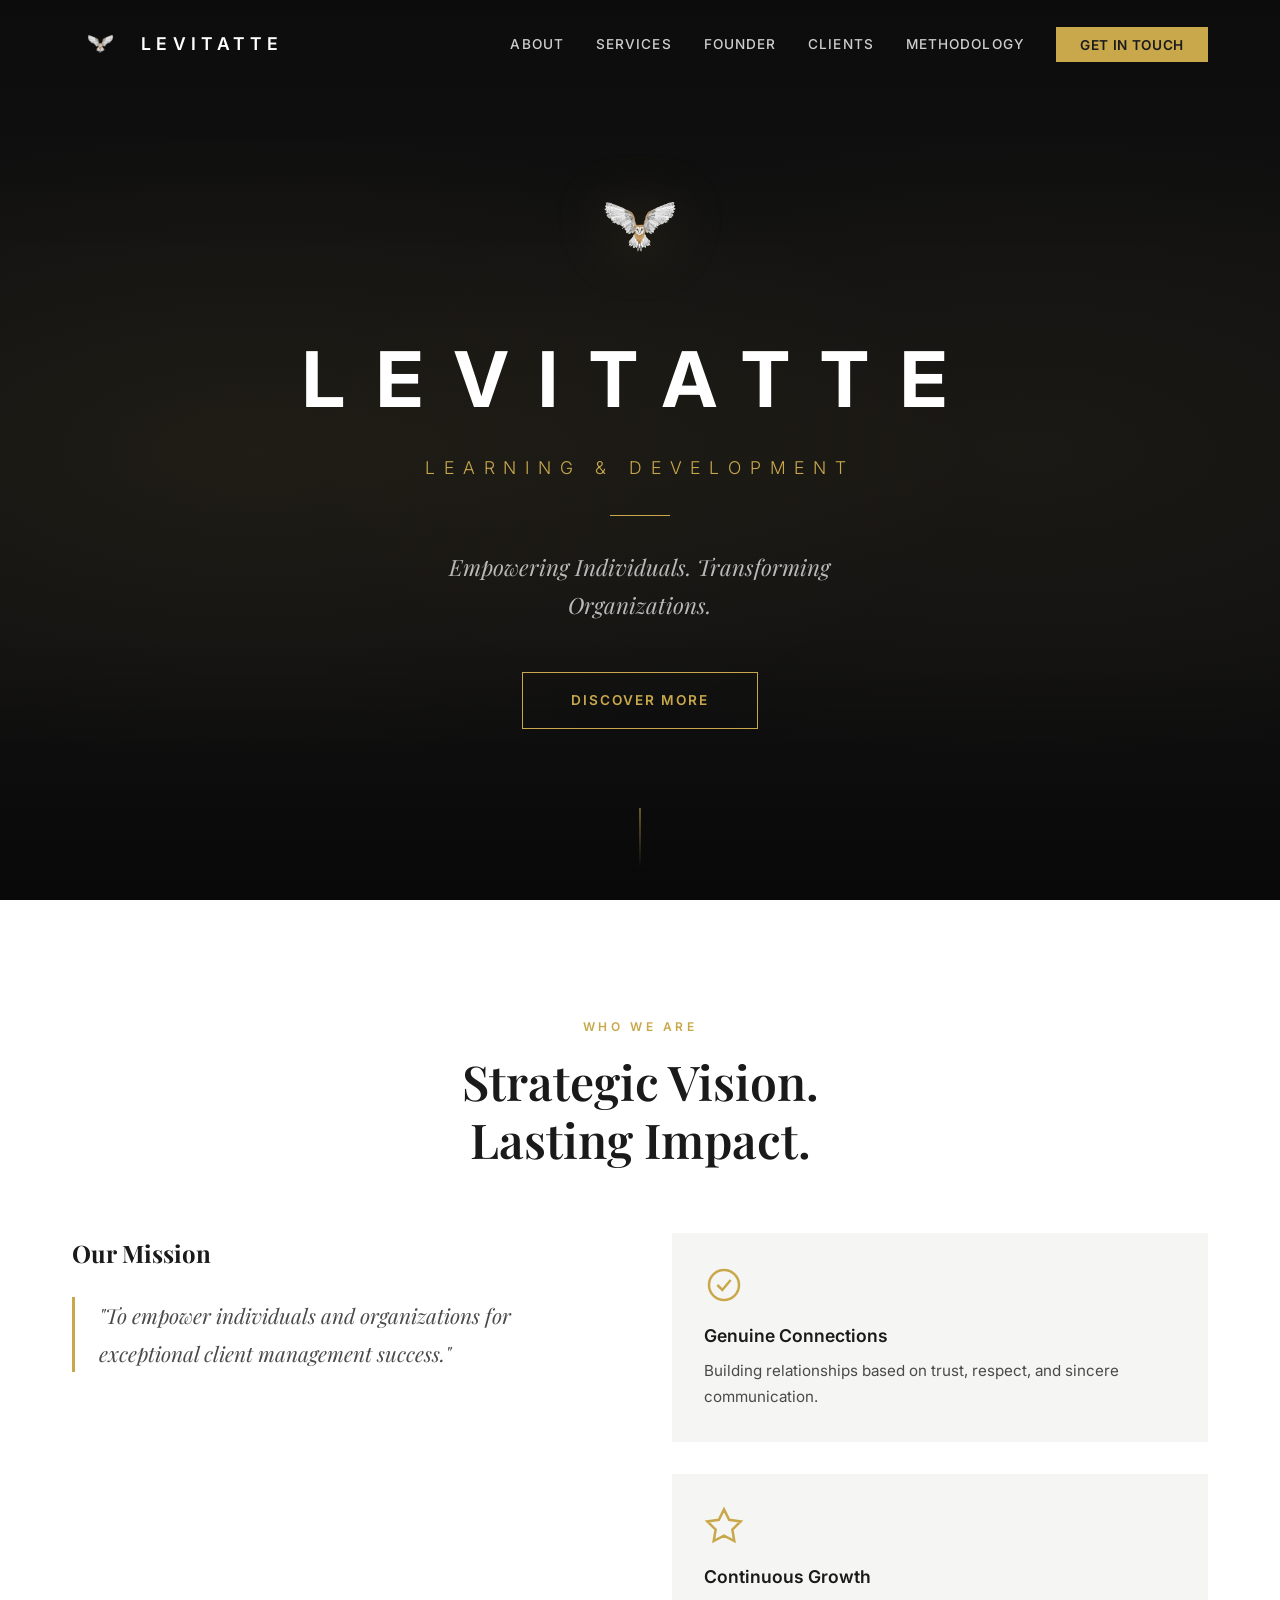
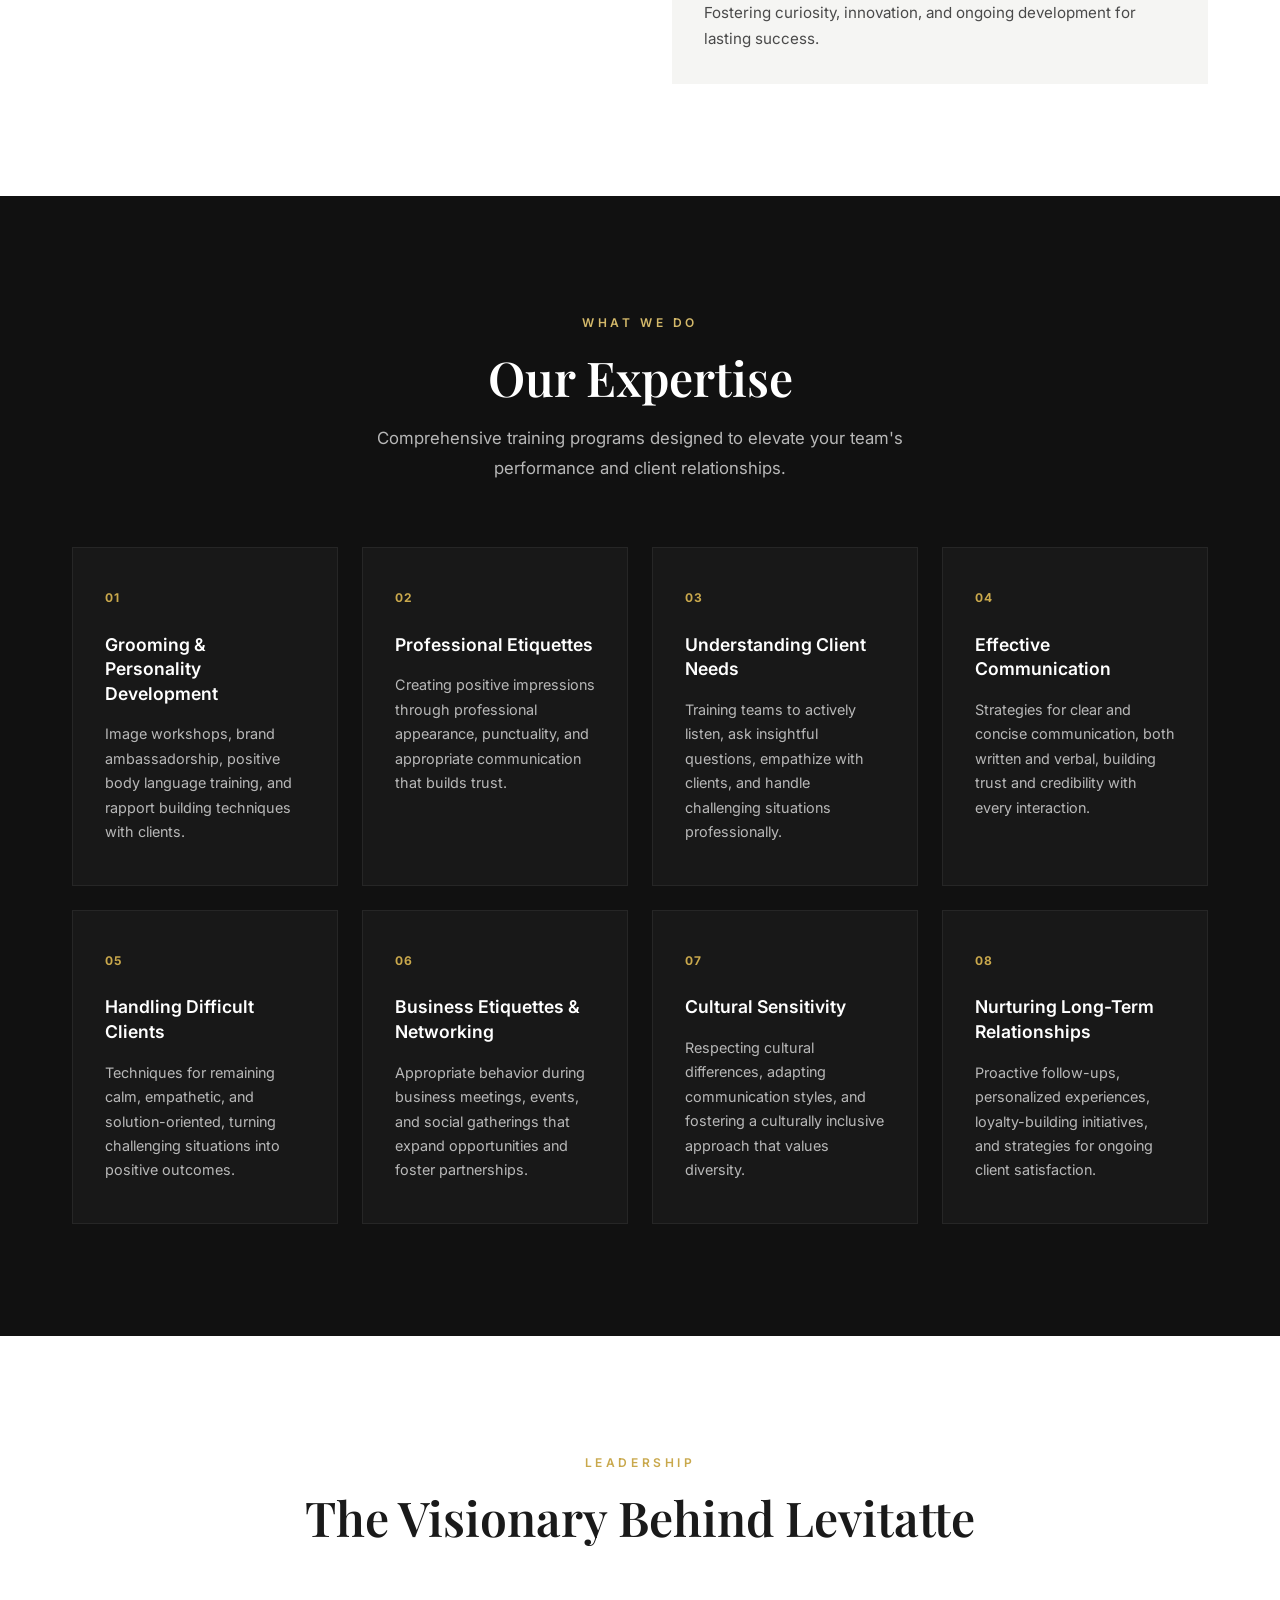
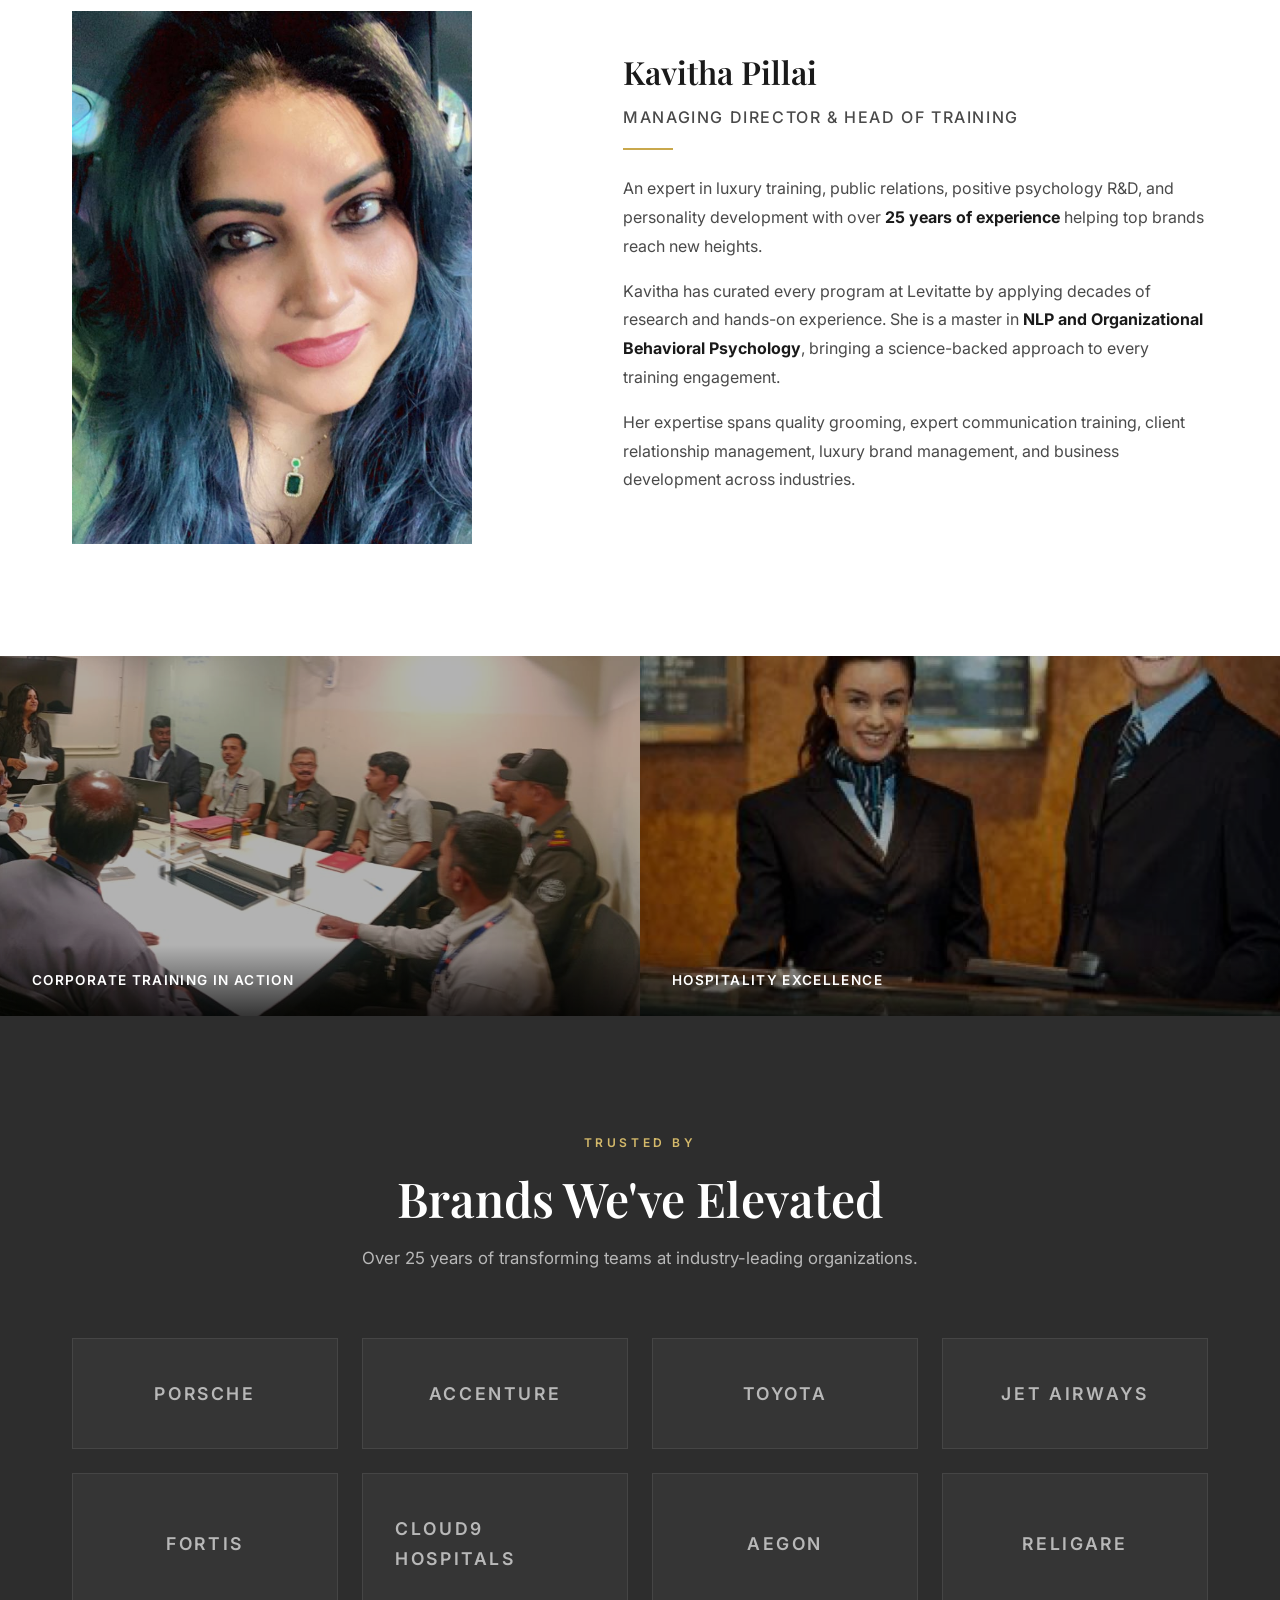
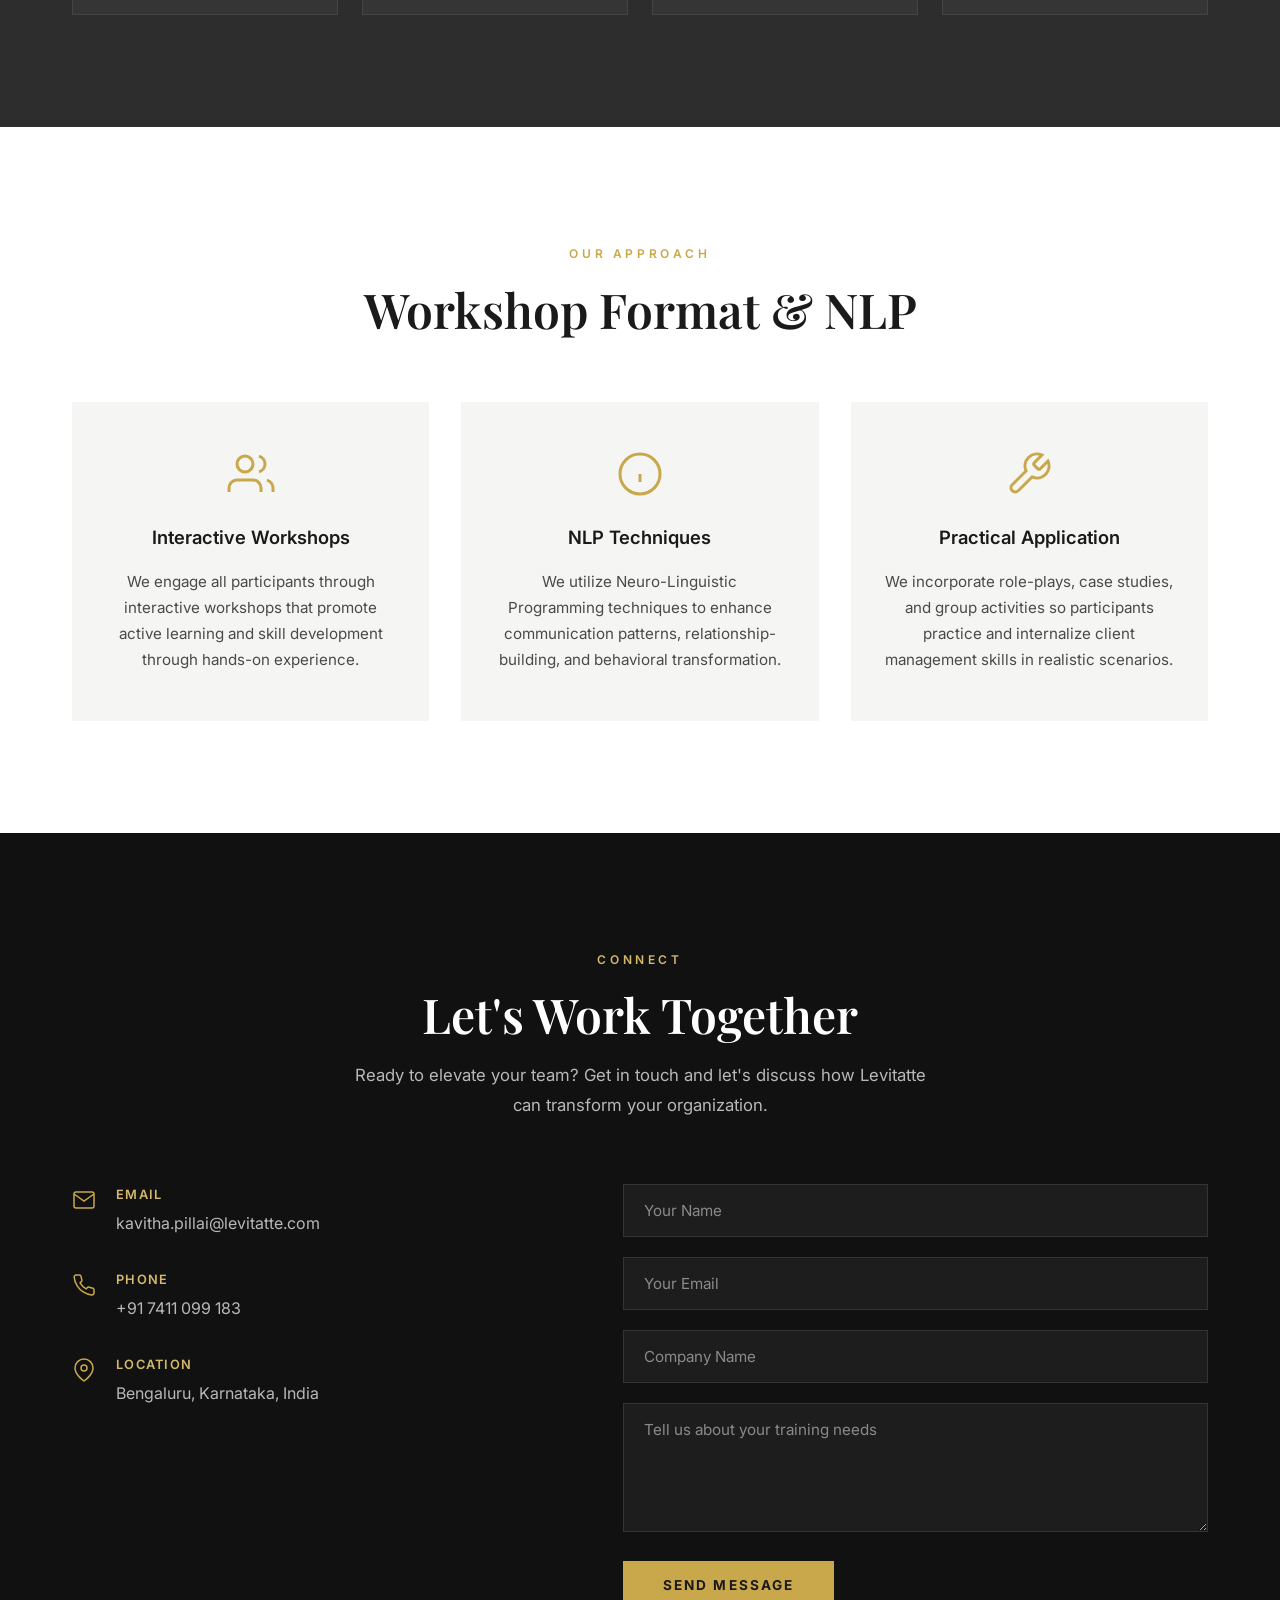
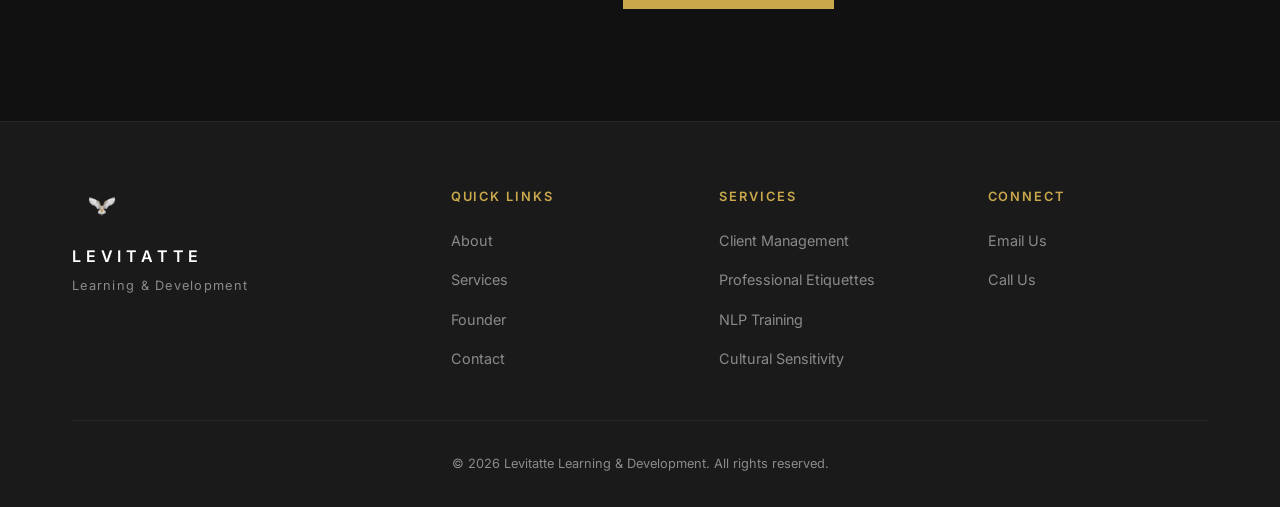
==== commit 92cdb965: "Update contact email and add six visiting-card designs - Update contact email to kavitha.pillai@levi" ====
--- a/index.html
+++ b/index.html
@@ -258,7 +258,7 @@
                         <svg viewBox="0 0 24 24" fill="none" stroke="currentColor" stroke-width="1.5"><path d="M4 4h16c1.1 0 2 .9 2 2v12c0 1.1-.9 2-2 2H4c-1.1 0-2-.9-2-2V6c0-1.1.9-2 2-2z"/><polyline points="22,6 12,13 2,6"/></svg>
                         <div>
                             <h4>Email</h4>
-                            <a href="mailto:kavithapillairise@gmail.com">kavithapillairise@gmail.com</a>
+                            <a href="mailto:kavitha.pillai@levitatte.com">kavitha.pillai@levitatte.com</a>
                         </div>
                     </div>
                     <div class="contact-item">
@@ -325,7 +325,7 @@
                 <div class="footer-links">
                     <h4>Connect</h4>
                     <ul>
-                        <li><a href="mailto:kavithapillairise@gmail.com">Email Us</a></li>
+                        <li><a href="mailto:kavitha.pillai@levitatte.com">Email Us</a></li>
                         <li><a href="tel:+917411099183">Call Us</a></li>
                     </ul>
                 </div>
